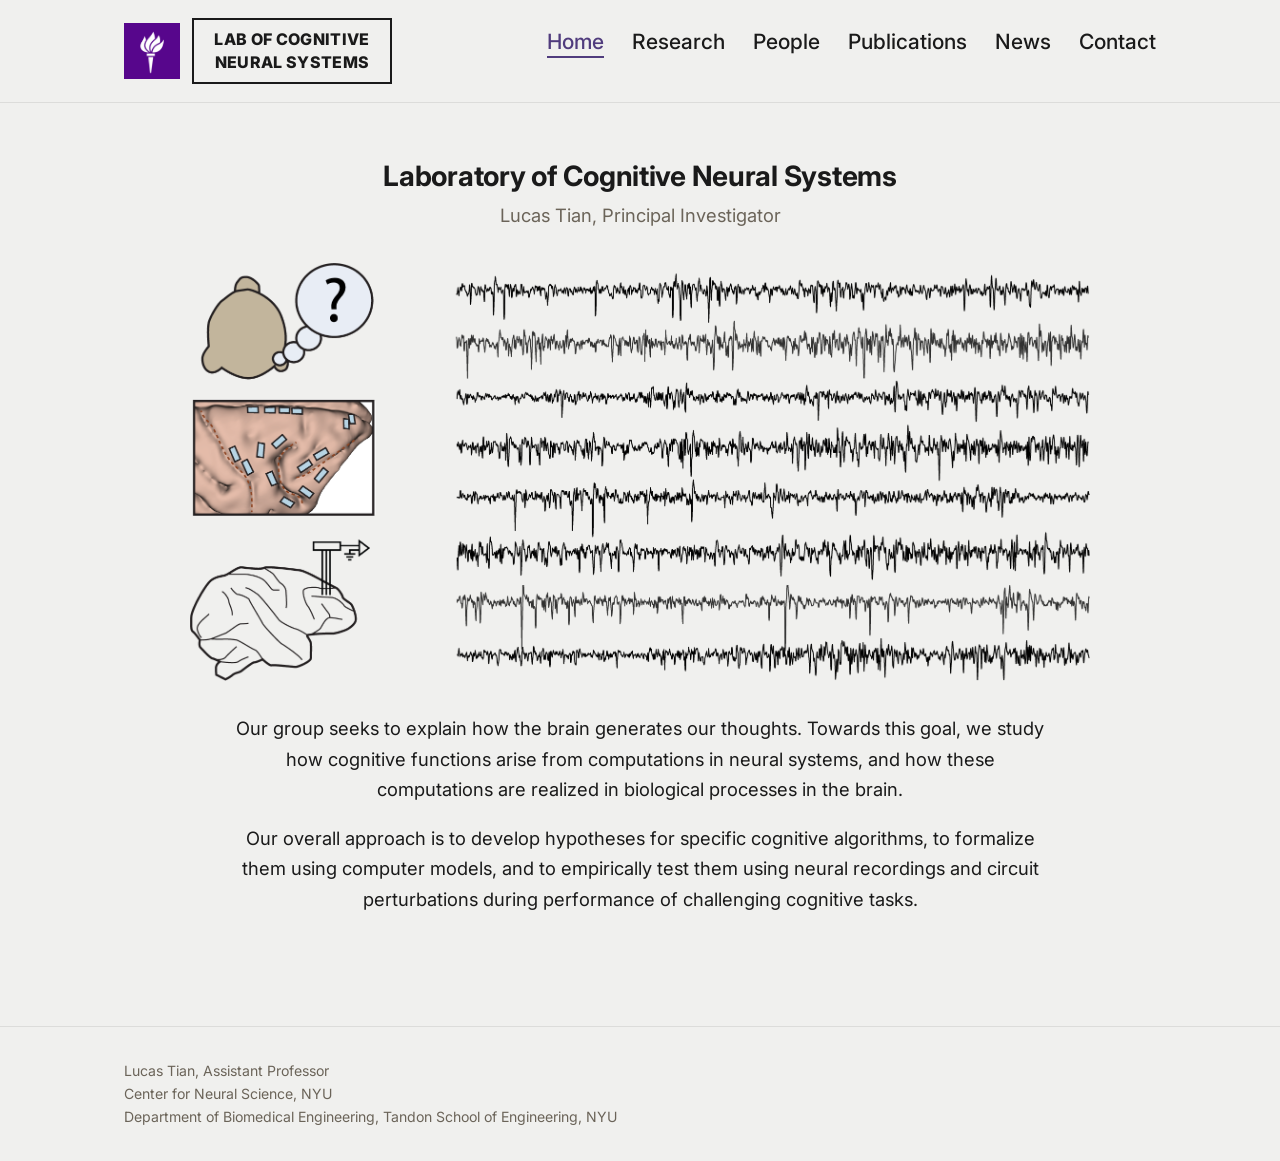
==== index.html @ 06696e76 "minor" ====
<!DOCTYPE html>
<html lang="en">
<head>
  <meta charset="UTF-8">
  <meta name="viewport" content="width=device-width, initial-scale=1.0">
  <title>Lucas Tian | Laboratory of Cognitive Neural Systems | NYU</title>
  <meta name="description" content="Lucas Tian | Laboratory of Cognitive Neural Systems | NYU">
  <link rel="canonical" href="https://tianlabnyu.org/">
  <meta property="og:type" content="website">
  <meta property="og:site_name" content="Laboratory of Cognitive Neural Systems">
  <meta property="og:title" content="Lucas Tian | Laboratory of Cognitive Neural Systems | NYU">
  <meta property="og:description" content="Lucas Tian | Laboratory of Cognitive Neural Systems | NYU">
  <meta property="og:url" content="https://tianlabnyu.org/">
  <meta property="og:image" content="https://tianlabnyu.org/images/hero.png">
  <meta name="twitter:card" content="summary_large_image">
  <link rel="preconnect" href="https://fonts.googleapis.com">
  <link href="https://fonts.googleapis.com/css2?family=Inter:wght@400;500;600;700;800&display=swap" rel="stylesheet">
  <link rel="stylesheet" href="css/style.css">
  <script type="application/ld+json">
  {
    "@context": "https://schema.org",
    "@graph": [
      {
        "@type": "Person",
        "@id": "https://tianlabnyu.org/#lucas-tian",
        "name": "Lucas Tian",
        "givenName": "Lucas",
        "familyName": "Tian",
        "jobTitle": "Principal Investigator",
        "url": "https://tianlabnyu.org/people.html",
        "image": "https://tianlabnyu.org/images/lucas-tian.jpg",
        "email": "mailto:lucas.tian@nyu.edu",
        "sameAs": [
          "https://scholar.google.com/citations?user=_gQ9qLQAAAAJ&hl=en"
        ],
        "affiliation": {
          "@type": "CollegeOrUniversity",
          "name": "New York University"
        },
        "worksFor": { "@id": "https://tianlabnyu.org/#lab" }
      },
      {
        "@type": "Organization",
        "@id": "https://tianlabnyu.org/#lab",
        "name": "Laboratory of Cognitive Neural Systems",
        "alternateName": "Tian Lab",
        "url": "https://tianlabnyu.org/",
        "image": "https://tianlabnyu.org/images/hero.png",
        "description": "A neuroscience laboratory at NYU headed by Lucas Tian",
        "founder": { "@id": "https://tianlabnyu.org/#lucas-tian" },
        "member": { "@id": "https://tianlabnyu.org/#lucas-tian" },
        "parentOrganization": {
          "@type": "CollegeOrUniversity",
          "name": "New York University"
        },
        "address": {
          "@type": "PostalAddress",
          "streetAddress": "4 Washington Place",
          "addressLocality": "New York",
          "addressRegion": "NY",
          "postalCode": "10003",
          "addressCountry": "US"
        }
      }
    ]
  }
  </script>
</head>
<body>
  <header class="site-header">
    <div class="nav-wrap">
      <div class="brand-group">
        <img src="images/nyu-logo.png" alt="NYU logo" class="nyu-logo">
        <a class="brand" href="index.html">LAB OF COGNITIVE<br>NEURAL SYSTEMS</a>
      </div>
      <button class="nav-toggle" aria-label="Toggle navigation">☰</button>
      <ul class="nav-links">
        <li><a href="index.html" aria-current="page">Home</a></li>
        <li><a href="research.html">Research</a></li>
        <li><a href="people.html">People</a></li>
        <li><a href="publications.html">Publications</a></li>
        <li><a href="news.html">News</a></li>
        <li><a href="join.html">Contact</a></li>
      </ul>
    </div>
  </header>

  <main>
    <section class="hero">
      <div class="container">
        <h1>Laboratory of Cognitive Neural Systems</h1>
        <p class="hero-subtitle">Lucas Tian, Principal Investigator</p>

        <div class="hero-visual">
          <img src="images/hero.png" alt="Tian Lab">
        </div>

        <div class="hero-text">
          <p>Our group seeks to explain how the brain generates our thoughts. Towards this goal, we study how cognitive functions arise from computations in neural systems, and how these computations are realized in biological processes in the brain.</p>
          <p>Our overall approach is to develop hypotheses for specific cognitive algorithms, to formalize them using computer models, and to empirically test them using neural recordings and circuit perturbations during performance of challenging cognitive tasks.</p>
        </div>
      </div>
    </section>
  </main>

  <footer class="site-footer">
    <div class="container">
      <div>Lucas Tian, Assistant Professor<br>Center for Neural Science, NYU<br>Department of Biomedical Engineering, Tandon School of Engineering, NYU</div>
    </div>
  </footer>

  <script src="js/main.js"></script>
</body>
</html>
---- css/style.css ----
/* Tian Lab — shared styles */

:root {
  --bg: #f0f0ee;
  --border: #dcdcda;
  --text: #1a1a1a;
  --text-muted: #6b6459;
  --accent: #503c7d;
  --accent-dark: #3a2d5c;
  --sans: "Inter", -apple-system, BlinkMacSystemFont, "Segoe UI", Helvetica, Arial, sans-serif;
  --size-heading: 1.75rem;
  --size-content: 1.15rem;
}

* {
  box-sizing: border-box;
}

html {
  scroll-behavior: smooth;
}

body {
  margin: 0;
  background: var(--bg);
  color: var(--text);
  font-family: var(--sans);
  font-size: var(--size-content);
  line-height: 1.65;
  -webkit-font-smoothing: antialiased;
}

a {
  color: var(--accent);
  text-decoration: none;
}

a:hover {
  text-decoration: underline;
}

h1, h2, h3, h4 {
  font-family: var(--sans);
  font-size: var(--size-heading);
  font-weight: 700;
  letter-spacing: -0.01em;
  line-height: 1.25;
  color: var(--text);
  margin: 0 0 0.5em;
}

p, li {
  font-size: var(--size-content);
  color: var(--text);
  margin: 0 0 1em;
}

.container {
  max-width: 1080px;
  margin: 0 auto;
  padding: 0 1.5rem;
}

/* Header / nav */

.site-header {
  border-bottom: 1px solid var(--border);
  background: var(--bg);
  position: sticky;
  top: 0;
  z-index: 10;
}

.nav-wrap {
  display: flex;
  align-items: center;
  justify-content: space-between;
  padding: 1.1rem 1.5rem;
  max-width: 1080px;
  margin: 0 auto;
}

.brand-group {
  display: flex;
  align-items: center;
  gap: 0.75rem;
}

.nyu-logo {
  width: 56px;
  height: 56px;
  flex-shrink: 0;
  object-fit: contain;
  display: block;
}

.brand {
  display: inline-block;
  width: 200px;
  border: 2px solid var(--text);
  padding: 0.5rem 0.65rem;
  font-size: 1rem;
  font-weight: 800;
  color: var(--text);
  letter-spacing: 0.02em;
  line-height: 1.46;
  text-align: center;
}

.brand:hover {
  text-decoration: none;
  border-color: var(--accent);
  color: var(--accent);
}

.nav-links {
  display: flex;
  align-items: center;
  align-self: center;
  gap: 1.75rem;
  list-style: none;
  margin: 0;
  padding: 0;
}

.nav-links a {
  color: var(--text);
  font-size: calc(var(--size-heading) * 0.75);
  font-weight: 500;
  line-height: 1;
}

.nav-links a:hover {
  color: var(--accent);
  text-decoration: none;
}

.nav-links a[aria-current="page"] {
  color: var(--accent);
  border-bottom: 2px solid var(--accent);
  padding-bottom: 2px;
}

.nav-toggle {
  display: none;
  background: none;
  border: 1px solid var(--border);
  border-radius: 6px;
  padding: 0.4rem 0.6rem;
  font-size: 1rem;
  color: var(--text);
  cursor: pointer;
}

/* Hero (landing page) */

.hero {
  padding: 3.5rem 0 1rem;
  text-align: center;
}

.hero h1 {
  max-width: 875px;
  margin: 0 auto 0.4rem;
}

.hero-subtitle {
  color: var(--text-muted);
  margin: 0 auto 1rem;
}

.hero-visual {
  margin: 2rem auto;
  max-width: 900px;
}

.hero-visual svg,
.hero-visual img {
  width: 100%;
  height: auto;
  display: block;
  border-radius: 8px;
}

.hero-text {
  max-width: 820px;
  margin: 1.5rem auto 3rem;
}

.hero-text p:last-child {
  margin-bottom: 0;
}

/* Plain content sections (no cards/panels) */

section {
  padding: 2.75rem 0;
}

.overview {
  padding: 3rem 0 2rem;
}

.overview h1 {
  max-width: 760px;
  margin-left: auto;
  margin-right: auto;
  text-align: center;
}

.overview .lede {
  max-width: 640px;
}

.section-title {
  text-transform: uppercase;
  letter-spacing: 0.04em;
  text-align: center;
}

.term-list {
  padding-left: 2rem;
  margin: 1.5rem 0;
}

.research-figure {
  max-width: 400px;
  margin: 2.5rem auto 0;
}

.research-figure img {
  width: 100%;
  height: auto;
  display: block;
}

.research-figure figcaption {
  font-style: italic;
  font-size: 0.95rem;
  color: var(--text-muted);
  margin-top: 0.75rem;
  text-align: center;
}

.term-list p {
  margin-bottom: 1rem;
}

.term-list p:last-child {
  margin-bottom: 0;
}

/* Research project sections */

.project-section {
  padding: 3.5rem 0;
  border-top: 1px solid var(--border);
}

.project-layout {
  display: grid;
  grid-template-columns: 1fr 1fr;
  gap: 3rem;
  align-items: center;
}

.project-layout.reverse .project-visual {
  order: 2;
}

.project-text h2 {
  margin-bottom: 0.75rem;
}

.project-visual svg {
  width: 100%;
  height: auto;
  display: block;
}

/* Main research directions (numbered list) */

.directions-list {
  list-style: decimal;
  margin: 1.5rem 0 0;
  padding-left: 1.5rem;
}

.directions-list li {
  padding: 1.5rem 0;
  border-top: 1px solid var(--border);
}

.directions-list li:first-child {
  border-top: none;
  padding-top: 0.5rem;
}

.directions-list li::marker {
  font-weight: 700;
  font-size: 1.1rem;
}

.directions-list p {
  margin: 0;
}

/* People */

.person {
  display: flex;
  gap: 1.75rem;
  align-items: flex-start;
  padding: 2rem 0;
}

.person-photo {
  width: 208px;
  height: 208px;
  border-radius: 8px;
  background: #e6e4e0;
  border: 2px dashed var(--border);
  flex-shrink: 0;
  display: flex;
  align-items: center;
  justify-content: center;
  color: var(--text-muted);
  font-weight: 600;
  font-size: 0.8rem;
  text-align: center;
  overflow: hidden;
}

.person-photo img {
  width: 100%;
  height: 100%;
  object-fit: cover;
}

.person-body h3 {
  margin-bottom: 0.1rem;
}

.person-role {
  font-weight: 700;
  margin-bottom: 0.5rem;
}

.person-body p:last-child {
  margin-bottom: 0;
}

.note {
  font-style: italic;
}

/* Publications */

.pub-group {
  margin-bottom: 1rem;
}

.pub-group h2 {
  margin-bottom: 0.25rem;
  text-align: center;
}

.pub-list {
  list-style: none;
  margin: 0;
  padding: 0;
}

.pub-item {
  display: grid;
  grid-template-columns: 1fr 380px;
  gap: 2rem;
  align-items: center;
  border-top: 1px solid var(--border);
  padding: 1.75rem 0;
}

.pub-item.no-figure {
  grid-template-columns: 1fr;
}

.pub-list li:first-child .pub-item {
  border-top: none;
  padding-top: 0.5rem;
}

.pub-item .pub-title {
  font-weight: 700;
  margin-bottom: 0.3rem;
}

.pub-item .pub-authors {
  margin-bottom: 0.3rem;
}

.pub-item .pub-venue {
  margin-bottom: 0;
}

.pub-figure {
  height: 170px;
  display: flex;
  justify-content: center;
  align-items: center;
}

.pub-figure img {
  height: 100%;
  width: auto;
  max-width: 100%;
  object-fit: contain;
  display: block;
  border: 2px solid #000;
}

/* News */

.news-item {
  border-top: 1px solid var(--border);
  padding: 1.75rem 0;
}

.news-item:first-child {
  border-top: none;
  padding-top: 0;
}

.news-date {
  font-weight: 700;
  margin-bottom: 0.3rem;
}

/* Join / Contact */

.join-section {
  padding: 2.25rem 0;
  border-top: 1px solid var(--border);
}

.join-section:first-of-type {
  border-top: none;
}

.join-section h3 {
  margin-bottom: 0.5rem;
  text-align: center;
}

/* Footer */

.site-footer {
  border-top: 1px solid var(--border);
  margin-top: 3rem;
  padding: 2rem 0;
  color: var(--text-muted);
  font-size: 0.88rem;
}

.site-footer .container {
  display: flex;
  justify-content: space-between;
  flex-wrap: wrap;
  gap: 0.75rem;
}

/* Responsive */

@media (max-width: 760px) {
  .nav-toggle {
    display: inline-block;
  }

  .nav-links {
    position: absolute;
    top: 100%;
    left: 0;
    right: 0;
    background: var(--bg);
    border-bottom: 1px solid var(--border);
    flex-direction: column;
    gap: 0;
    padding: 0.5rem 1.5rem 1rem;
    display: none;
  }

  .nav-links.open {
    display: flex;
  }

  .nav-links li {
    padding: 0.6rem 0;
    border-bottom: 1px solid var(--border);
  }

  .nav-links li:last-child {
    border-bottom: none;
  }

  .project-layout {
    grid-template-columns: 1fr;
    gap: 1.5rem;
  }

  .project-layout.reverse .project-visual {
    order: 0;
  }

  .person {
    flex-direction: column;
    align-items: center;
    text-align: center;
  }

  .pub-item {
    grid-template-columns: 1fr;
  }

  .pub-figure {
    order: -1;
  }
}
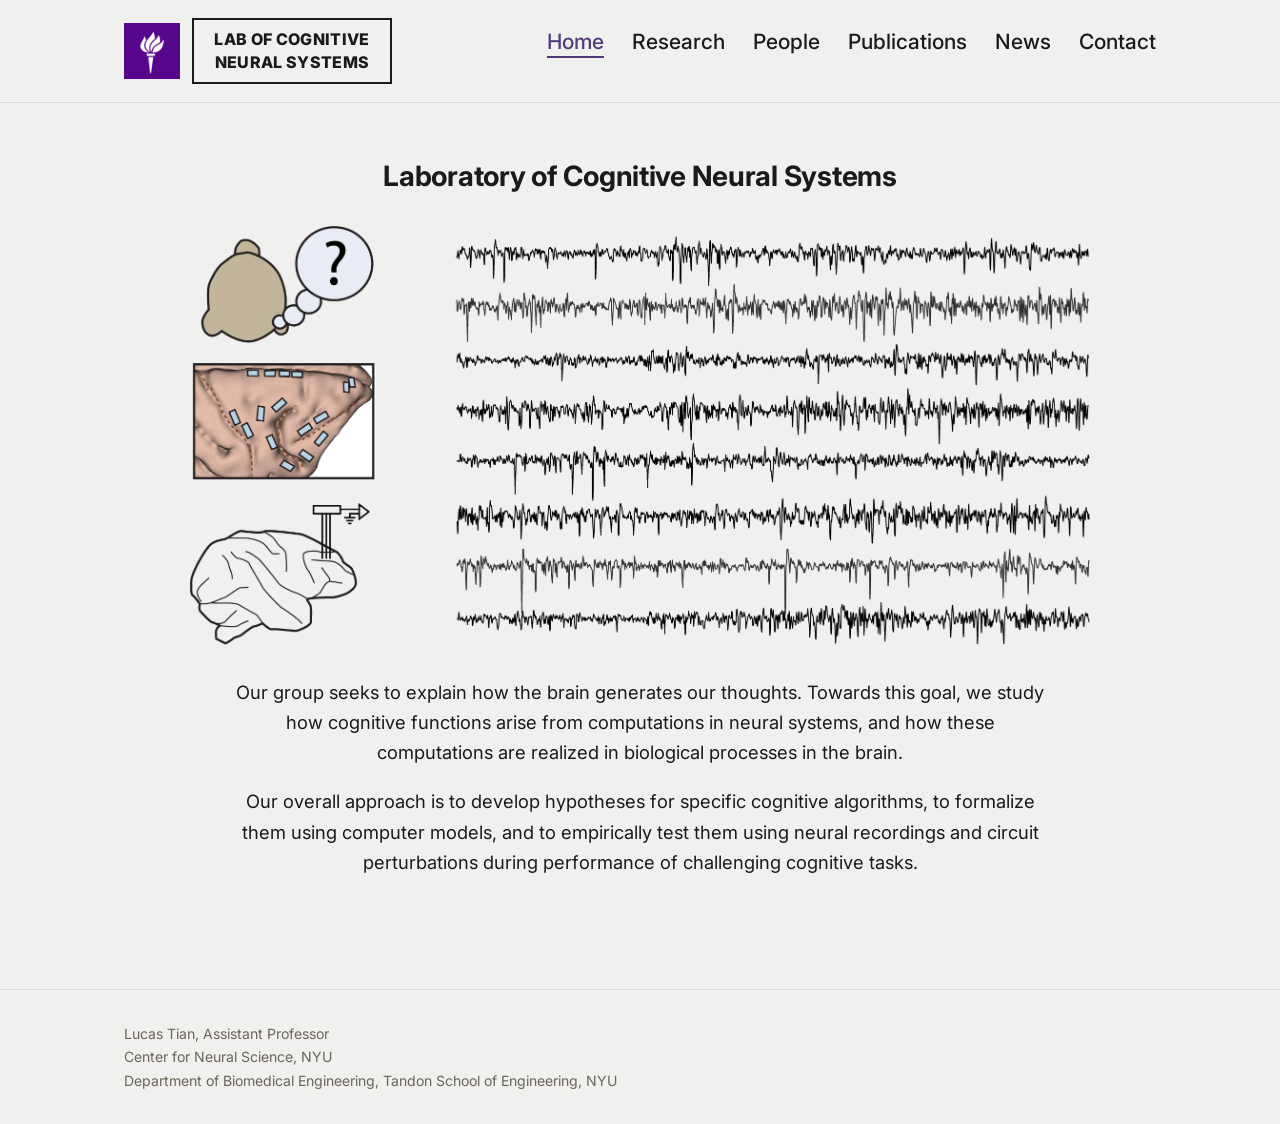
==== commit bd78481e: "minr" ====
--- a/index.html
+++ b/index.html
@@ -89,7 +89,7 @@
     <section class="hero">
       <div class="container">
         <h1>Laboratory of Cognitive Neural Systems</h1>
-        <p class="hero-subtitle">Lucas Tian, Principal Investigator</p>
+        <!-- <p class="hero-subtitle">Lucas Tian, Principal Investigator</p> -->
 
         <div class="hero-visual">
           <img src="images/hero.png" alt="Tian Lab">
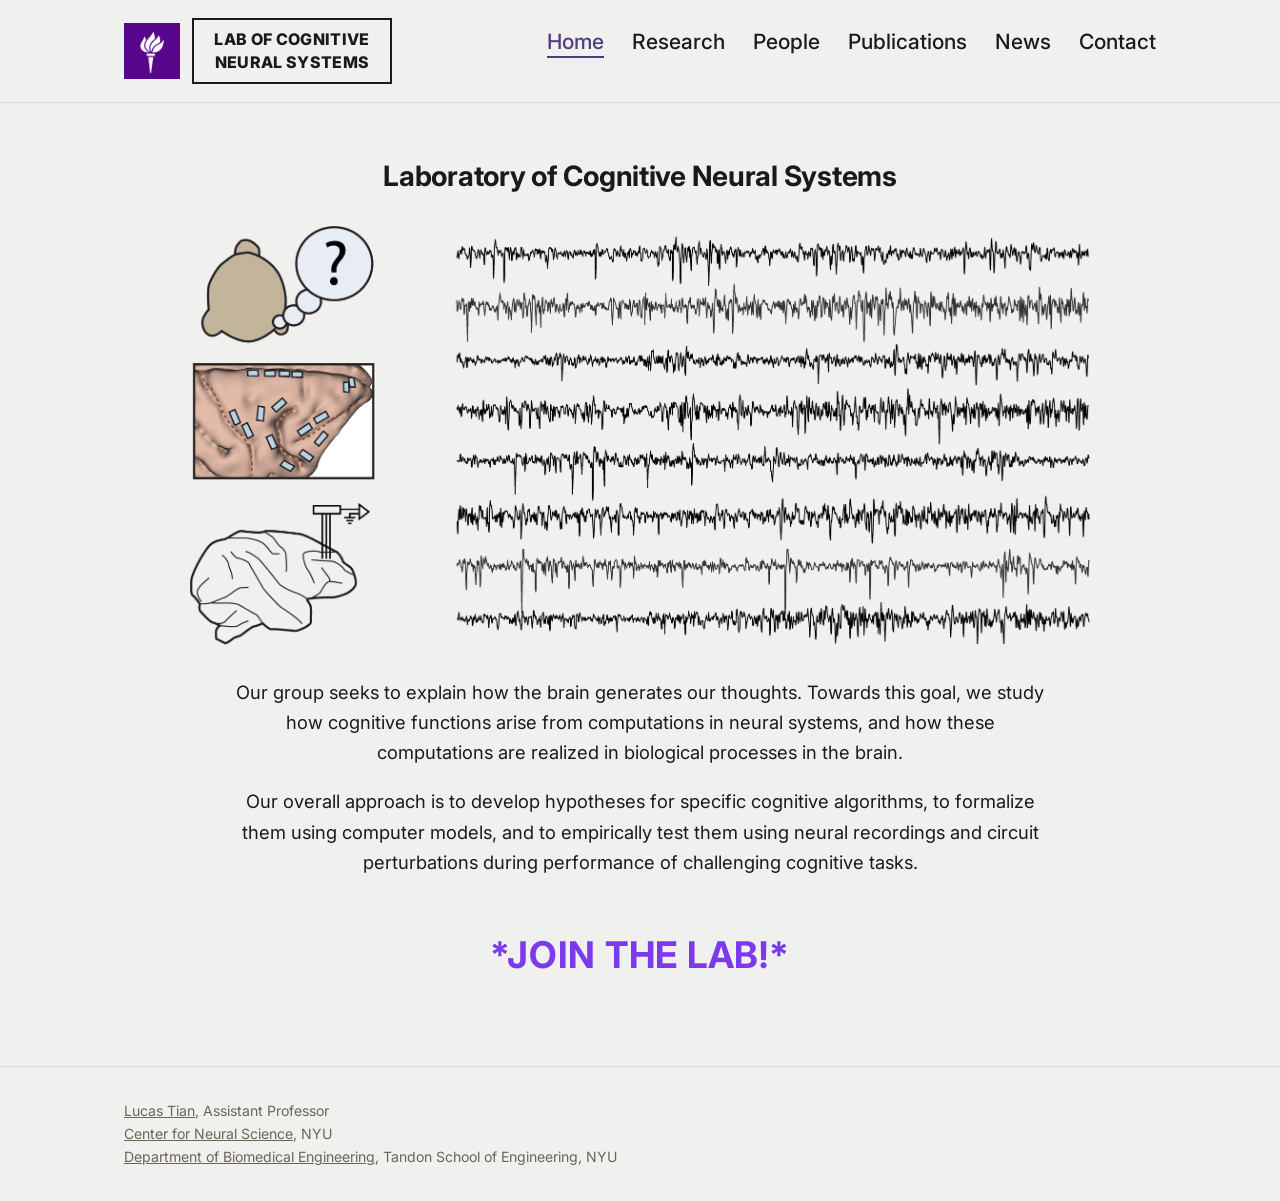
==== commit 0876762c: "minor" ====
--- a/index.html
+++ b/index.html
@@ -99,13 +99,15 @@
           <p>Our group seeks to explain how the brain generates our thoughts. Towards this goal, we study how cognitive functions arise from computations in neural systems, and how these computations are realized in biological processes in the brain.</p>
           <p>Our overall approach is to develop hypotheses for specific cognitive algorithms, to formalize them using computer models, and to empirically test them using neural recordings and circuit perturbations during performance of challenging cognitive tasks.</p>
         </div>
+
+        <p class="join-cta"><a href="join.html">*Join the lab!*</a></p>
       </div>
     </section>
   </main>
 
   <footer class="site-footer">
     <div class="container">
-      <div>Lucas Tian, Assistant Professor<br>Center for Neural Science, NYU<br>Department of Biomedical Engineering, Tandon School of Engineering, NYU</div>
+      <div><a href="https://as.nyu.edu/departments/cns/people/faculty.lucas-tian.html" target="_blank" rel="noopener">Lucas Tian</a>, Assistant Professor<br><a href="https://as.nyu.edu/cns.html" target="_blank" rel="noopener">Center for Neural Science</a>, NYU<br><a href="https://engineering.nyu.edu/academics/departments/biomedical-engineering" target="_blank" rel="noopener">Department of Biomedical Engineering</a>, Tandon School of Engineering, NYU</div>
     </div>
   </footer>
 
--- a/css/style.css
+++ b/css/style.css
@@ -7,6 +7,7 @@
   --text-muted: #6b6459;
   --accent: #503c7d;
   --accent-dark: #3a2d5c;
+  --violet: #7c3aed;
   --sans: "Inter", -apple-system, BlinkMacSystemFont, "Segoe UI", Helvetica, Arial, sans-serif;
   --size-heading: 1.75rem;
   --size-content: 1.15rem;
@@ -191,6 +192,18 @@
   margin-bottom: 0;
 }
 
+.join-cta {
+  margin: 0 0 1rem;
+  font-size: 2.3rem;
+  font-weight: 700;
+  text-transform: uppercase;
+  letter-spacing: 0.02em;
+}
+
+.join-cta a {
+  color: var(--violet);
+}
+
 /* Plain content sections (no cards/panels) */
 
 section {
@@ -451,6 +464,10 @@
   text-align: center;
 }
 
+.join-section.sub h3 {
+  font-size: 1.3rem;
+}
+
 /* Footer */
 
 .site-footer {
@@ -466,6 +483,15 @@
   justify-content: space-between;
   flex-wrap: wrap;
   gap: 0.75rem;
+}
+
+.site-footer a {
+  color: inherit;
+  text-decoration: underline;
+}
+
+.site-footer a:hover {
+  color: var(--accent);
 }
 
 /* Responsive */
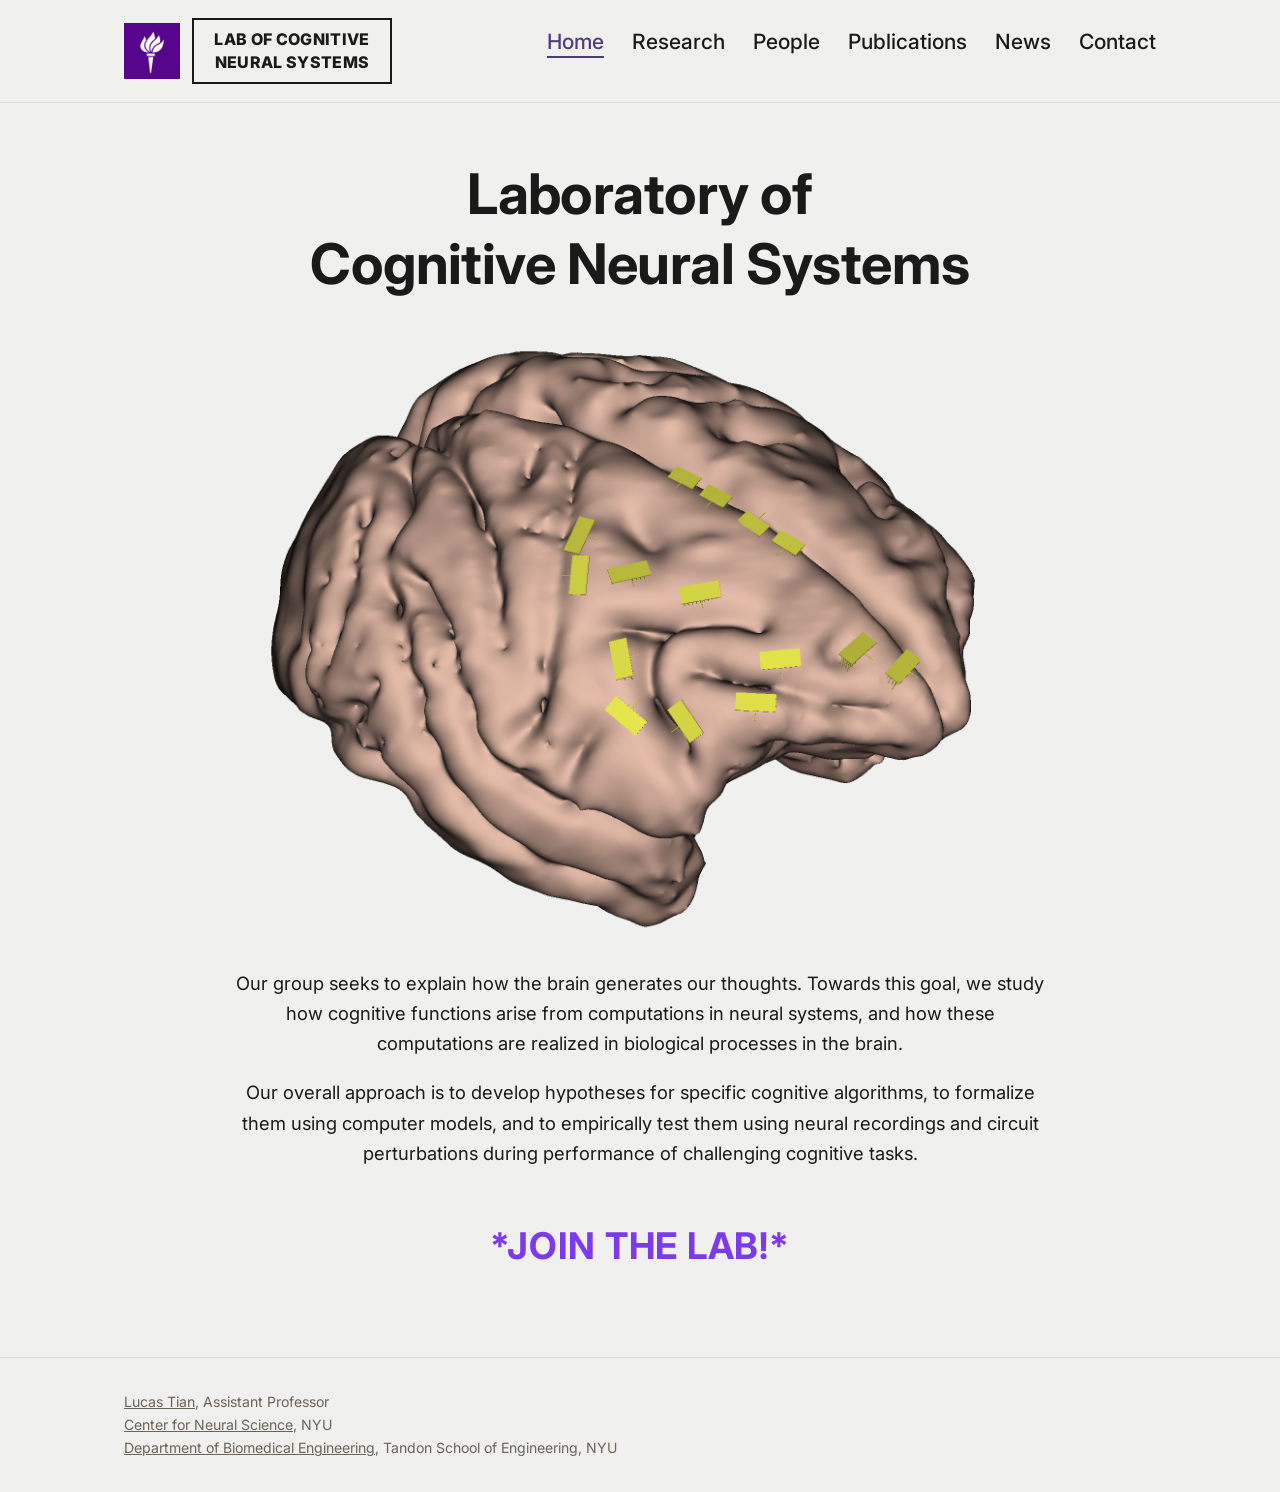
==== commit 0b4bd8a3: "Replace hero image with brain/electrode rendering, enlarge headline - Overwrite images/hero.png with" ====
--- a/index.html
+++ b/index.html
@@ -4,12 +4,12 @@
   <meta charset="UTF-8">
   <meta name="viewport" content="width=device-width, initial-scale=1.0">
   <title>Lucas Tian | Laboratory of Cognitive Neural Systems | NYU</title>
-  <meta name="description" content="Lucas Tian | Laboratory of Cognitive Neural Systems | NYU">
+  <meta name="description" content="The lab of Lucas Tian at NYU, studying the neural basis of learning, abstraction, and generalization.">
   <link rel="canonical" href="https://tianlabnyu.org/">
   <meta property="og:type" content="website">
   <meta property="og:site_name" content="Laboratory of Cognitive Neural Systems">
   <meta property="og:title" content="Lucas Tian | Laboratory of Cognitive Neural Systems | NYU">
-  <meta property="og:description" content="Lucas Tian | Laboratory of Cognitive Neural Systems | NYU">
+  <meta property="og:description" content="The lab of Lucas Tian at NYU, studying the neural basis of learning, abstraction, and generalization.">
   <meta property="og:url" content="https://tianlabnyu.org/">
   <meta property="og:image" content="https://tianlabnyu.org/images/hero.png">
   <meta name="twitter:card" content="summary_large_image">
@@ -88,11 +88,11 @@
   <main>
     <section class="hero">
       <div class="container">
-        <h1>Laboratory of Cognitive Neural Systems</h1>
+        <h1>Laboratory of<br>Cognitive Neural Systems</h1>
         <!-- <p class="hero-subtitle">Lucas Tian, Principal Investigator</p> -->
 
         <div class="hero-visual">
-          <img src="images/hero.png" alt="Tian Lab">
+          <img src="images/hero.png" alt="Rendering of a human brain with electrode arrays placed across frontal, parietal, and temporal cortex">
         </div>
 
         <div class="hero-text">
--- a/css/style.css
+++ b/css/style.css
@@ -163,6 +163,7 @@
 .hero h1 {
   max-width: 875px;
   margin: 0 auto 0.4rem;
+  font-size: calc(var(--size-heading) * 2);
 }
 
 .hero-subtitle {
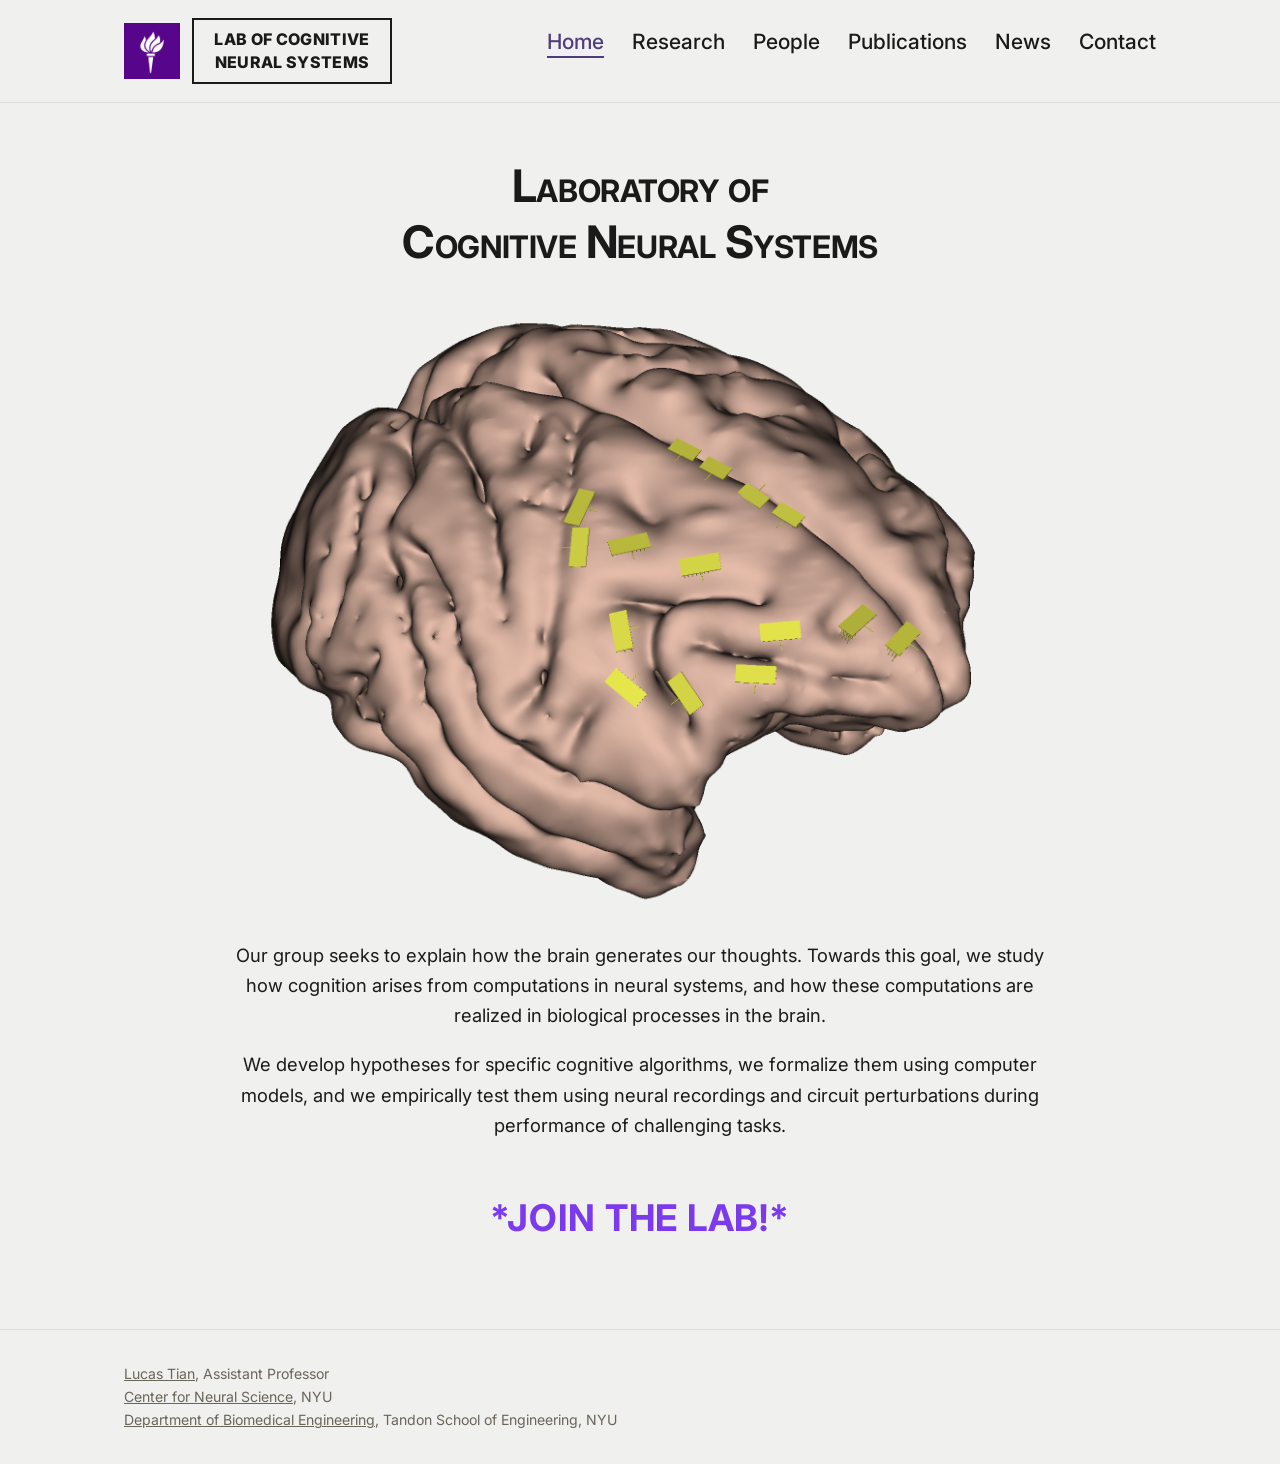
==== commit 0f0b237a: "Update profile, research directions, and references - People: add PI title, bio, CV link, postdoc la" ====
--- a/index.html
+++ b/index.html
@@ -70,7 +70,7 @@
   <header class="site-header">
     <div class="nav-wrap">
       <div class="brand-group">
-        <img src="images/nyu-logo.png" alt="NYU logo" class="nyu-logo">
+        <a class="nyu-logo-link" href="https://www.nyu.edu" target="_blank" rel="noopener"><img src="images/nyu-logo.png" alt="NYU logo" class="nyu-logo"></a>
         <a class="brand" href="index.html">LAB OF COGNITIVE<br>NEURAL SYSTEMS</a>
       </div>
       <button class="nav-toggle" aria-label="Toggle navigation">☰</button>
@@ -96,8 +96,8 @@
         </div>
 
         <div class="hero-text">
-          <p>Our group seeks to explain how the brain generates our thoughts. Towards this goal, we study how cognitive functions arise from computations in neural systems, and how these computations are realized in biological processes in the brain.</p>
-          <p>Our overall approach is to develop hypotheses for specific cognitive algorithms, to formalize them using computer models, and to empirically test them using neural recordings and circuit perturbations during performance of challenging cognitive tasks.</p>
+          <p>Our group seeks to explain how the brain generates our thoughts. Towards this goal, we study how cognition arises from computations in neural systems, and how these computations are realized in biological processes in the brain.</p>
+          <p>We develop hypotheses for specific cognitive algorithms, we formalize them using computer models, and we empirically test them using neural recordings and circuit perturbations during performance of challenging tasks.</p>
         </div>
 
         <p class="join-cta"><a href="join.html">*Join the lab!*</a></p>
--- a/css/style.css
+++ b/css/style.css
@@ -87,6 +87,11 @@
   gap: 0.75rem;
 }
 
+.nyu-logo-link {
+  display: block;
+  flex-shrink: 0;
+}
+
 .nyu-logo {
   width: 56px;
   height: 56px;
@@ -163,7 +168,8 @@
 .hero h1 {
   max-width: 875px;
   margin: 0 auto 0.4rem;
-  font-size: calc(var(--size-heading) * 2);
+  font-size: calc(var(--size-heading) * 1.6);
+  font-variant: small-caps;
 }
 
 .hero-subtitle {
@@ -271,6 +277,20 @@
   border-top: 1px solid var(--border);
 }
 
+/* Research page: tighter gaps between sections (about one line less) */
+
+.research-page section {
+  padding: 1.85rem 0;
+}
+
+.research-page .overview {
+  padding: 3rem 0 1rem;
+}
+
+.research-page .project-section {
+  padding: 2.55rem 0;
+}
+
 .project-layout {
   display: grid;
   grid-template-columns: 1fr 1fr;
@@ -317,6 +337,41 @@
 
 .directions-list p {
   margin: 0;
+}
+
+/* Topic list (bold lead-in + description) */
+
+.topic-list {
+  margin: 1rem 0 1.5rem;
+}
+
+.topic-list {
+  counter-reset: topic;
+}
+
+.topic-list > p {
+  margin: 0 0 0.75em;
+}
+
+.topic-list > p::before {
+  counter-increment: topic;
+  content: counter(topic) ". ";
+  font-weight: 700;
+}
+
+.refs-title {
+  font-size: var(--size-content);
+  margin: 2rem 0 0.5rem;
+}
+
+.ref-list {
+  padding-left: 1.5rem;
+  margin: 0;
+}
+
+.ref-list li {
+  font-size: 0.9em;
+  margin: 0 0 0.3em;
 }
 
 /* People */
@@ -360,6 +415,30 @@
   margin-bottom: 0.5rem;
 }
 
+.person-role + .person-role {
+  font-weight: 400;
+}
+
+.person-subhead {
+  font-size: var(--size-content);
+  margin: 1.25rem 0 0.4rem;
+}
+
+.person-edu {
+  list-style: none;
+  padding: 0;
+  margin: 0;
+}
+
+.person-edu li {
+  margin: 0;
+}
+
+.person-edu span {
+  display: inline-block;
+  width: 3.5rem;
+}
+
 .person-body p:last-child {
   margin-bottom: 0;
 }
@@ -417,19 +496,18 @@
 }
 
 .pub-figure {
-  height: 170px;
-  display: flex;
-  justify-content: center;
-  align-items: center;
+  width: 100%;
+  aspect-ratio: 380 / 170;
+  background: #fff;
+  border: 2px solid #000;
+  box-sizing: border-box;
 }
 
 .pub-figure img {
+  width: 100%;
   height: 100%;
-  width: auto;
-  max-width: 100%;
   object-fit: contain;
   display: block;
-  border: 2px solid #000;
 }
 
 /* News */
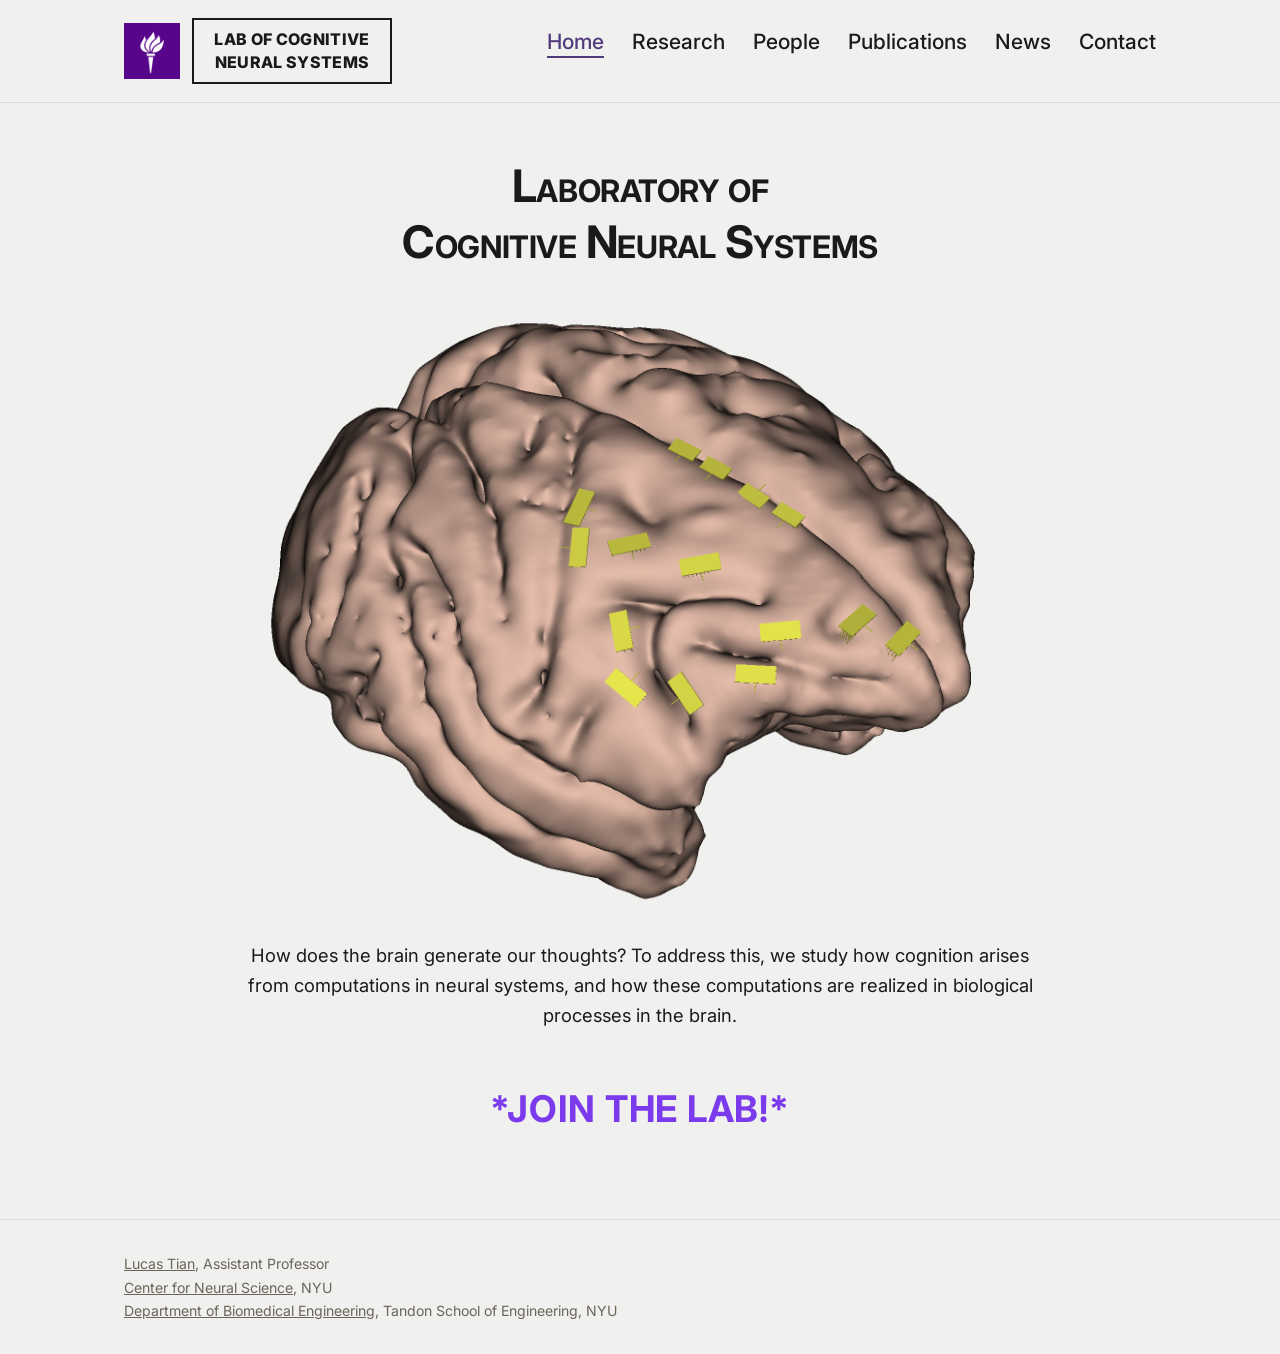
==== commit c31cfdba: "Revise home intro and split research into problems and approaches - Home: shorten hero text; move ap" ====
--- a/index.html
+++ b/index.html
@@ -96,9 +96,10 @@
         </div>
 
         <div class="hero-text">
-          <p>Our group seeks to explain how the brain generates our thoughts. Towards this goal, we study how cognition arises from computations in neural systems, and how these computations are realized in biological processes in the brain.</p>
-          <p>We develop hypotheses for specific cognitive algorithms, we formalize them using computer models, and we empirically test them using neural recordings and circuit perturbations during performance of challenging tasks.</p>
-        </div>
+          <p>How does the brain generate our thoughts? To address this, we study how cognition arises from computations in neural systems, and how these computations are realized in biological processes in the brain.</p>
+
+<!--           <p>We develop hypotheses for specific cognitive algorithms, formalize them in computer models, and empirically test them using neural recordings and circuit perturbations during performance of challenging tasks.</p>
+ -->        </div>
 
         <p class="join-cta"><a href="join.html">*Join the lab!*</a></p>
       </div>
